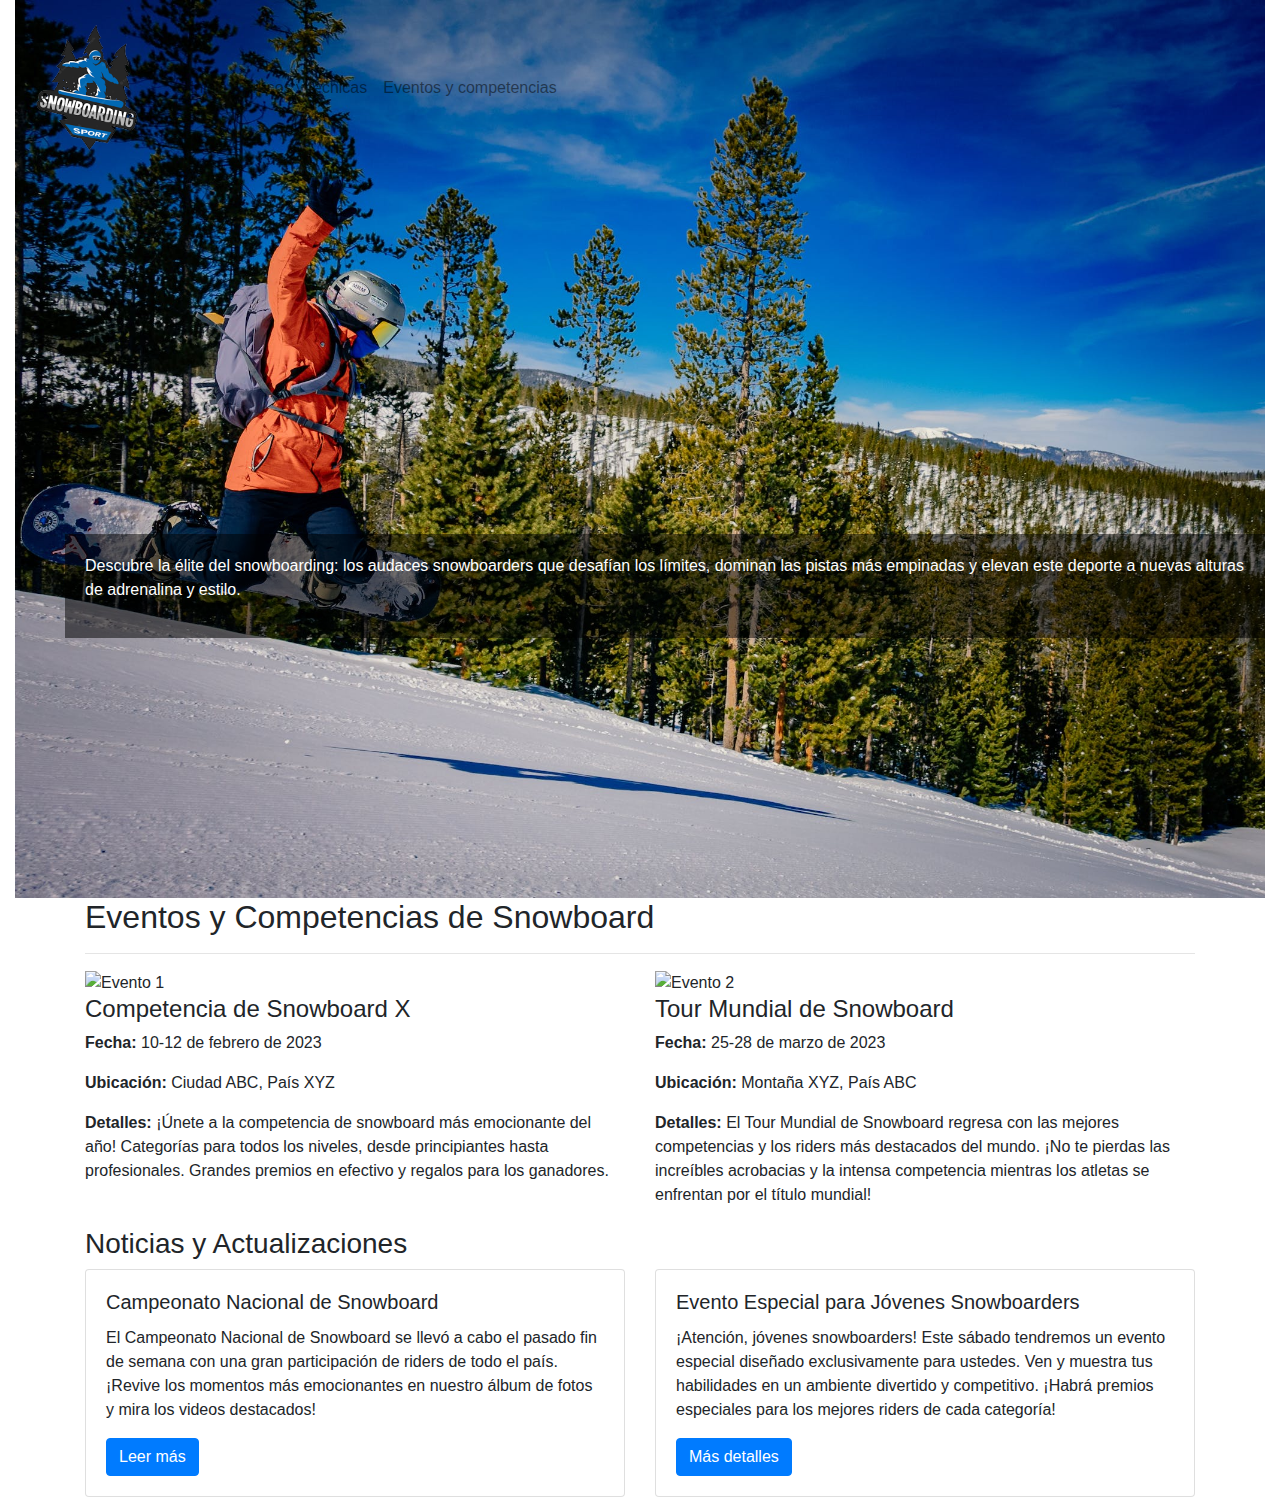
==== eventos_comp.html @ b94de643 "Updated" ====
<!DOCTYPE html>
<html lang="en">
  <head>
    <meta charset="UTF-8" />
    <meta name="viewport" content="width=device-width, initial-scale=1.0" />
    <title>Eventos y Competencias de Snowboard</title>
    <link
      rel="stylesheet"
      href="https://maxcdn.bootstrapcdn.com/bootstrap/4.5.2/css/bootstrap.min.css"
    />
    <style>
      .event-card {
        margin-bottom: 20px;
      }
      .navbar {
        position: absolute;
        top: 0;
        left: 0;
        right: 0;
        z-index: 9999;
        background-color: transparent;
      }

      .navbar-nav .nav-link {
        color: #ffffff; /* Color del texto del menú */
      }

      .image-container {
        position: relative;
      }

      .image-container img {
        position: relative;
        z-index: -1;
      }
      .item-:hover {
        background-color: rgba(220, 220, 220, 0.311);
      }
      .parrafo {
        position: absolute;
        bottom: 260px;
        left: 50px;
        color: #fff;
        background-color: rgba(0, 0, 0, 0.5);
        padding: 20px;
      }
      .parrafo h1 {
        margin-bottom: 10px;
      }
    </style>
  </head>
  <body>
    <!--Contenedor padre-->
    <div class="container-fluid">
      <div class="image-container">
        <img src="img/img-6.jpeg" alt="" width="100%" height="100%" />
        <div class="parrafo">
          <p>Descubre la élite del snowboarding: los audaces snowboarders que desafían los límites, dominan las pistas más empinadas y elevan este deporte a nuevas alturas de adrenalina y estilo.</p>
        </div>
      </div>
      <nav class="navbar navbar-expand-lg navbar-light">
        <a class="navbar-brand" href="index.html"
          ><img src="img/logo.png" alt="Logo de la pagina web" width="150px"
        /></a>
        <button
          class="navbar-toggler"
          type="button"
          data-toggle="collapse"
          data-target="#navbarNavAltMarkup"
          aria-controls="navbarNavAltMarkup"
          aria-expanded="false"
          aria-label="Toggle navigation"
        >
          <span class="navbar-toggler-icon"></span>
        </button>
        <div class="collapse navbar-collapse" id="navbarNavAltMarkup">
          <div class="navbar-nav">
            <!-- <a class="nav-item nav-link" href="#">INICIO</a> -->
            <a class="nav-item nav-link item-" href="index.html">Inicio</a>
            <a class="nav-item nav-link item-" href="trucos_tecnicas.html">Trucos y técnicas</a>
            <a class="nav-item nav-link item-" href="eventos_comp.html">Eventos y competencias</a>
          </div>
        </div>
      </nav> 
    </div>


    <div class="container">
      <h2>Eventos y Competencias de Snowboard</h2>
      <hr />

      <div class="row">
        <div class="col-md-6">
          <div class="event-card">
            <img src="event1.jpg" alt="Evento 1" class="img-fluid" />
            <h4>Competencia de Snowboard X</h4>
            <p><strong>Fecha:</strong> 10-12 de febrero de 2023</p>
            <p><strong>Ubicación:</strong> Ciudad ABC, País XYZ</p>
            <p>
              <strong>Detalles:</strong> ¡Únete a la competencia de snowboard
              más emocionante del año! Categorías para todos los niveles, desde
              principiantes hasta profesionales. Grandes premios en efectivo y
              regalos para los ganadores.
            </p>
          </div>
        </div>
        <div class="col-md-6">
          <div class="event-card">
            <img src="event2.jpg" alt="Evento 2" class="img-fluid" />
            <h4>Tour Mundial de Snowboard</h4>
            <p><strong>Fecha:</strong> 25-28 de marzo de 2023</p>
            <p><strong>Ubicación:</strong> Montaña XYZ, País ABC</p>
            <p>
              <strong>Detalles:</strong> El Tour Mundial de Snowboard regresa
              con las mejores competencias y los riders más destacados del
              mundo. ¡No te pierdas las increíbles acrobacias y la intensa
              competencia mientras los atletas se enfrentan por el título
              mundial!
            </p>
          </div>
        </div>
      </div>

      <h3>Noticias y Actualizaciones</h3>
      <div class="row">
        <div class="col-md-6">
          <div class="card">
            <div class="card-body">
              <h5 class="card-title">Campeonato Nacional de Snowboard</h5>
              <p class="card-text">
                El Campeonato Nacional de Snowboard se llevó a cabo el pasado
                fin de semana con una gran participación de riders de todo el
                país. ¡Revive los momentos más emocionantes en nuestro álbum de
                fotos y mira los videos destacados!
              </p>
              <a href="#" class="btn btn-primary">Leer más</a>
            </div>
          </div>
        </div>
        <div class="col-md-6">
          <div class="card">
            <div class="card-body">
              <h5 class="card-title">
                Evento Especial para Jóvenes Snowboarders
              </h5>
              <p class="card-text">
                ¡Atención, jóvenes snowboarders! Este sábado tendremos un evento
                especial diseñado exclusivamente para ustedes. Ven y muestra tus
                habilidades en un ambiente divertido y competitivo. ¡Habrá
                premios especiales para los mejores riders de cada categoría!
              </p>
              <a href="#" class="btn btn-primary">Más detalles</a>
            </div>
          </div>
        </div>
      </div>
    </div>

    <script src="https://code.jquery.com/jquery-3.5.1.slim.min.js"></script>
    <script src="https://cdn.jsdelivr.net/npm/@popperjs/core@2.10.1/dist/umd/popper.min.js"></script>
    <script src="https://maxcdn.bootstrapcdn.com/bootstrap/4.5.2/js/bootstrap.min.js"></script>
  </body>
</html>
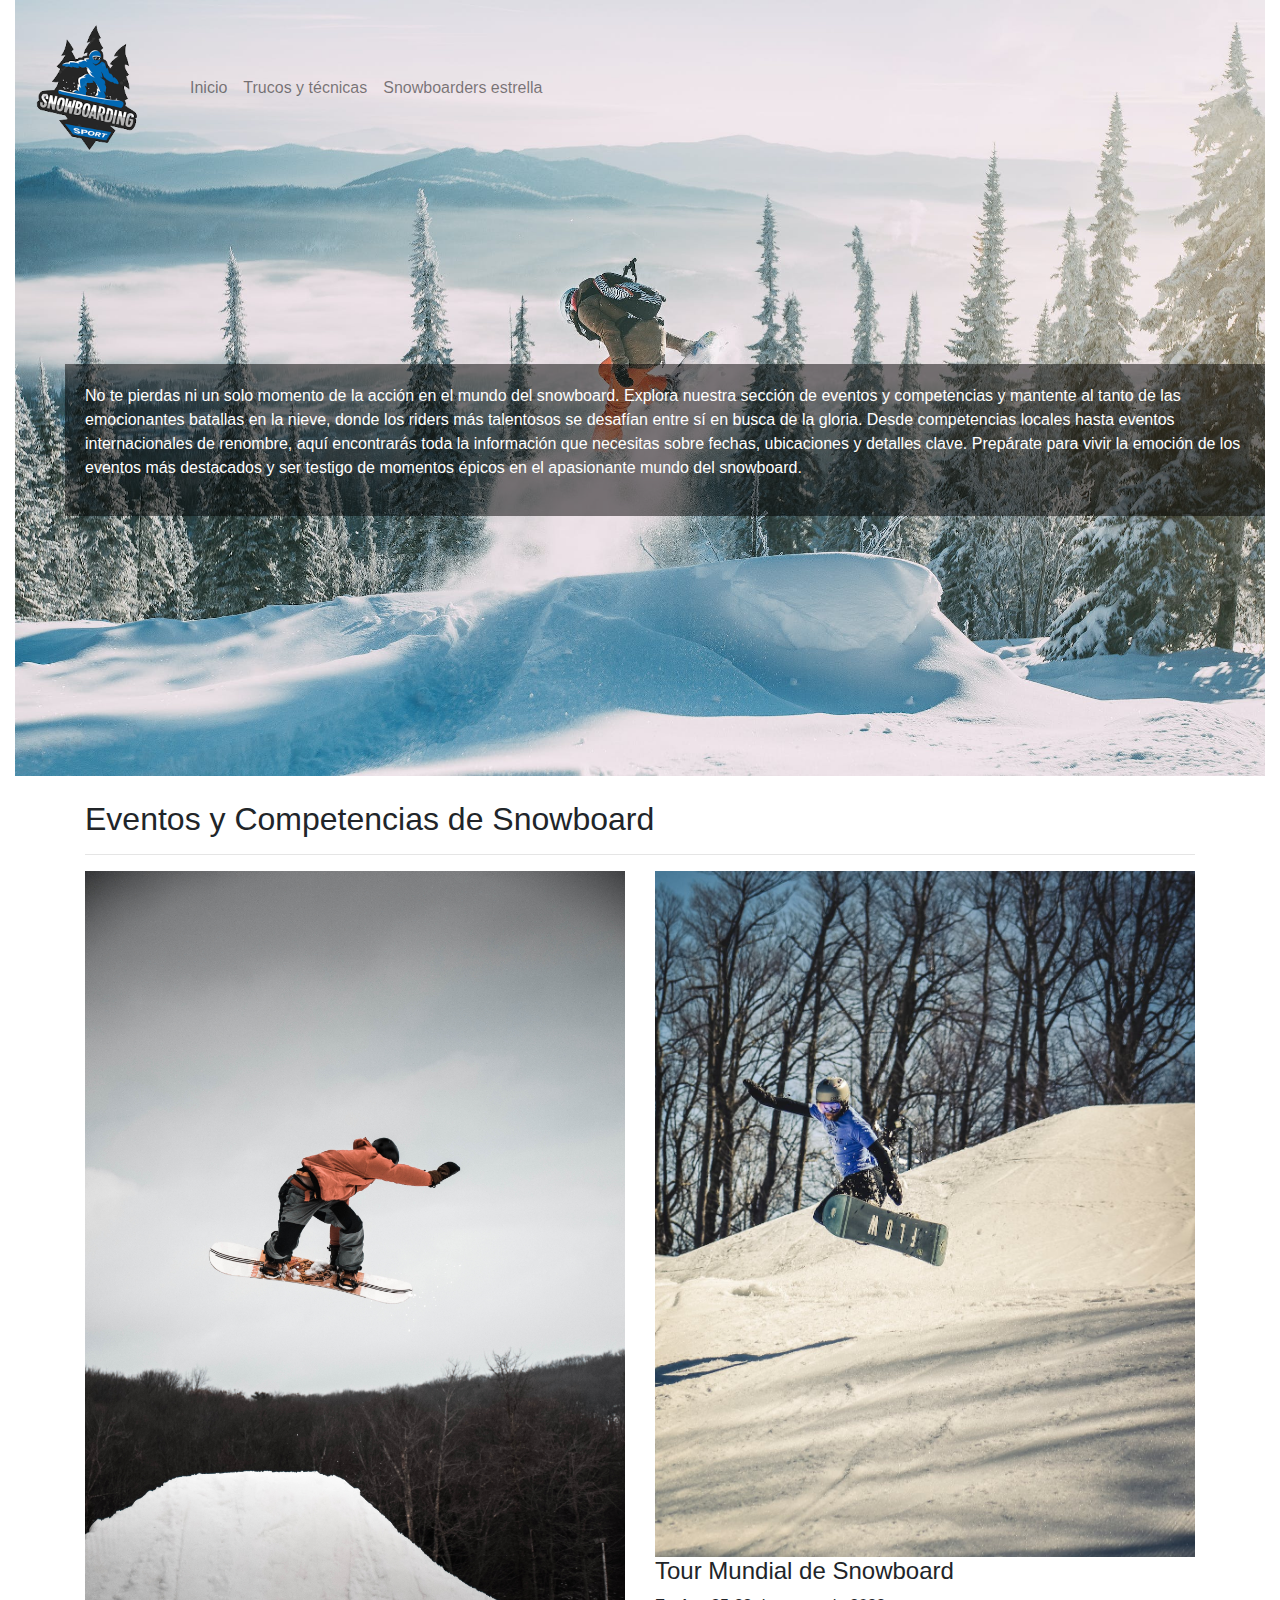
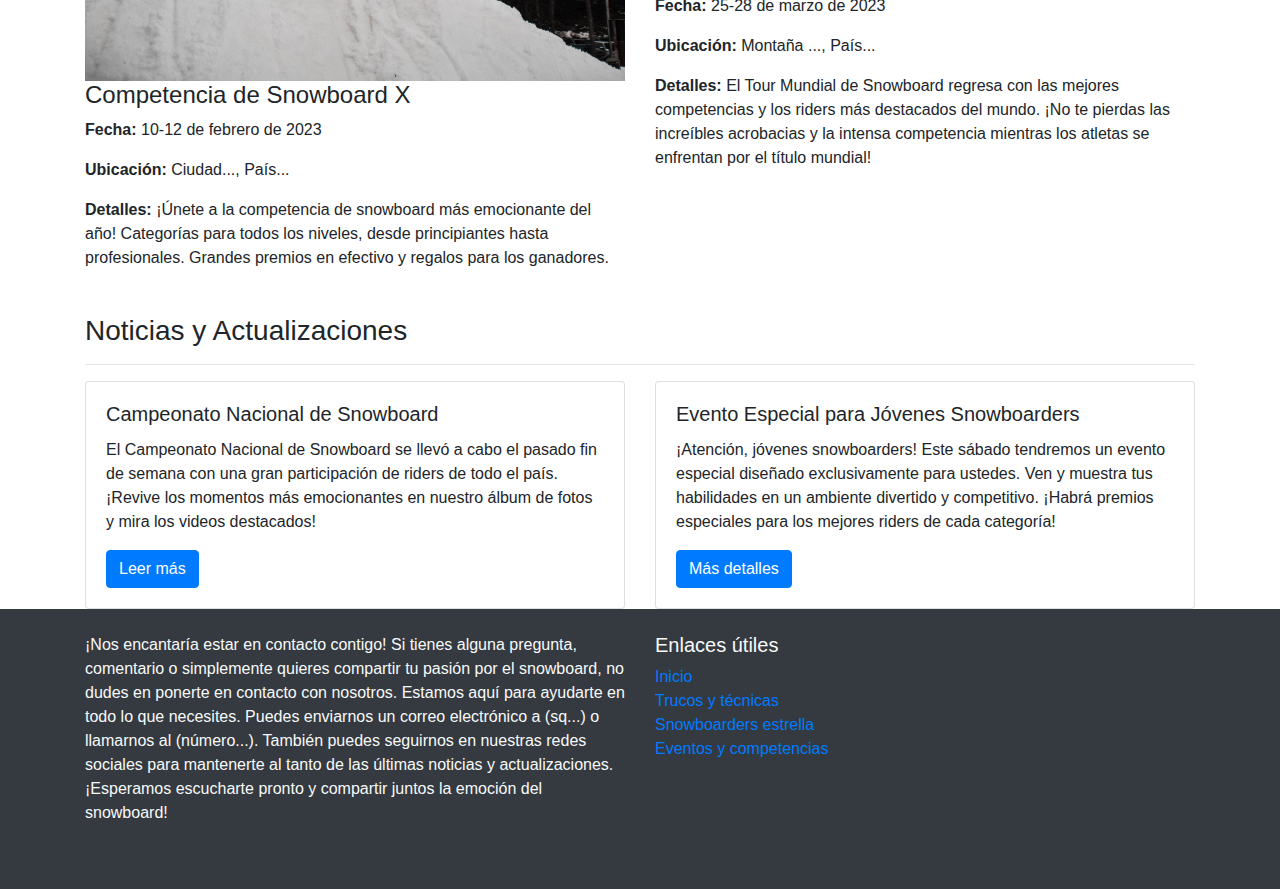
==== commit 5affa153: "Updated" ====
--- a/eventos_comp.html
+++ b/eventos_comp.html
@@ -22,7 +22,7 @@
       }
 
       .navbar-nav .nav-link {
-        color: #ffffff; /* Color del texto del menú */
+        color: #000000; /* Color del texto del menú */
       }
 
       .image-container {
@@ -53,9 +53,9 @@
     <!--Contenedor padre-->
     <div class="container-fluid">
       <div class="image-container">
-        <img src="img/img-6.jpeg" alt="" width="100%" height="100%" />
+        <img src="img/img-7.jpeg" alt="" width="100%" height="100%" />
         <div class="parrafo">
-          <p>Descubre la élite del snowboarding: los audaces snowboarders que desafían los límites, dominan las pistas más empinadas y elevan este deporte a nuevas alturas de adrenalina y estilo.</p>
+          <p>No te pierdas ni un solo momento de la acción en el mundo del snowboard. Explora nuestra sección de eventos y competencias y mantente al tanto de las emocionantes batallas en la nieve, donde los riders más talentosos se desafían entre sí en busca de la gloria. Desde competencias locales hasta eventos internacionales de renombre, aquí encontrarás toda la información que necesitas sobre fechas, ubicaciones y detalles clave. Prepárate para vivir la emoción de los eventos más destacados y ser testigo de momentos épicos en el apasionante mundo del snowboard.</p>
         </div>
       </div>
       <nav class="navbar navbar-expand-lg navbar-light">
@@ -78,7 +78,7 @@
             <!-- <a class="nav-item nav-link" href="#">INICIO</a> -->
             <a class="nav-item nav-link item-" href="index.html">Inicio</a>
             <a class="nav-item nav-link item-" href="trucos_tecnicas.html">Trucos y técnicas</a>
-            <a class="nav-item nav-link item-" href="eventos_comp.html">Eventos y competencias</a>
+            <a class="nav-item nav-link item-" href="snow_est.html">Snowboarders estrella</a>
           </div>
         </div>
       </nav> 
@@ -86,16 +86,17 @@
 
 
     <div class="container">
+      <br>
       <h2>Eventos y Competencias de Snowboard</h2>
       <hr />
 
       <div class="row">
         <div class="col-md-6">
           <div class="event-card">
-            <img src="event1.jpg" alt="Evento 1" class="img-fluid" />
+            <img src="img/img-8.jpg" alt="Evento 1" class="img-fluid" height="100%" />
             <h4>Competencia de Snowboard X</h4>
             <p><strong>Fecha:</strong> 10-12 de febrero de 2023</p>
-            <p><strong>Ubicación:</strong> Ciudad ABC, País XYZ</p>
+            <p><strong>Ubicación:</strong> Ciudad..., País...</p>
             <p>
               <strong>Detalles:</strong> ¡Únete a la competencia de snowboard
               más emocionante del año! Categorías para todos los niveles, desde
@@ -106,10 +107,10 @@
         </div>
         <div class="col-md-6">
           <div class="event-card">
-            <img src="event2.jpg" alt="Evento 2" class="img-fluid" />
+            <img src="img/img-10.jpeg" alt="Evento 2" class="img-fluid" />
             <h4>Tour Mundial de Snowboard</h4>
             <p><strong>Fecha:</strong> 25-28 de marzo de 2023</p>
-            <p><strong>Ubicación:</strong> Montaña XYZ, País ABC</p>
+            <p><strong>Ubicación:</strong> Montaña ..., País...</p>
             <p>
               <strong>Detalles:</strong> El Tour Mundial de Snowboard regresa
               con las mejores competencias y los riders más destacados del
@@ -120,8 +121,9 @@
           </div>
         </div>
       </div>
-
+      <br>
       <h3>Noticias y Actualizaciones</h3>
+      <hr>
       <div class="row">
         <div class="col-md-6">
           <div class="card">
@@ -156,8 +158,28 @@
       </div>
     </div>
 
-    <script src="https://code.jquery.com/jquery-3.5.1.slim.min.js"></script>
-    <script src="https://cdn.jsdelivr.net/npm/@popperjs/core@2.10.1/dist/umd/popper.min.js"></script>
-    <script src="https://maxcdn.bootstrapcdn.com/bootstrap/4.5.2/js/bootstrap.min.js"></script>
+    <!--integrando el footer-->
+  <footer class="bg-dark text-light py-4">
+    <div class="container">
+      <div class="row">
+        <div class="col-md-6">
+          <p>¡Nos encantaría estar en contacto contigo! Si tienes alguna pregunta, comentario o simplemente quieres compartir tu pasión por el snowboard, no dudes en ponerte en contacto con nosotros. Estamos aquí para ayudarte en todo lo que necesites. Puedes enviarnos un correo electrónico a (sq...) o llamarnos al (número...). También puedes seguirnos en nuestras redes sociales para mantenerte al tanto de las últimas noticias y actualizaciones. ¡Esperamos escucharte pronto y compartir juntos la emoción del snowboard!</p>
+        </div>
+        <div class="col-md-6">
+          <h5>Enlaces útiles</h5>
+          <ul class="list-unstyled">
+            <li><a href="#">Inicio</a></li>
+            <li><a href="#">Trucos y técnicas</a></li>
+            <li><a href="#">Snowboarders estrella</a></li>
+            <li><a href="#">Eventos y competencias</a></li>
+          </ul>
+        </div>
+      </div>
+    </div>
+    <br>
+  </footer>
+  <!--Final de footer-->
   </body>
+  <script src="https://maxcdn.bootstrapcdn.com/bootstrap/4.5.2/js/bootstrap.min.js"></script>
+  <script src="index.js"></script>
 </html>
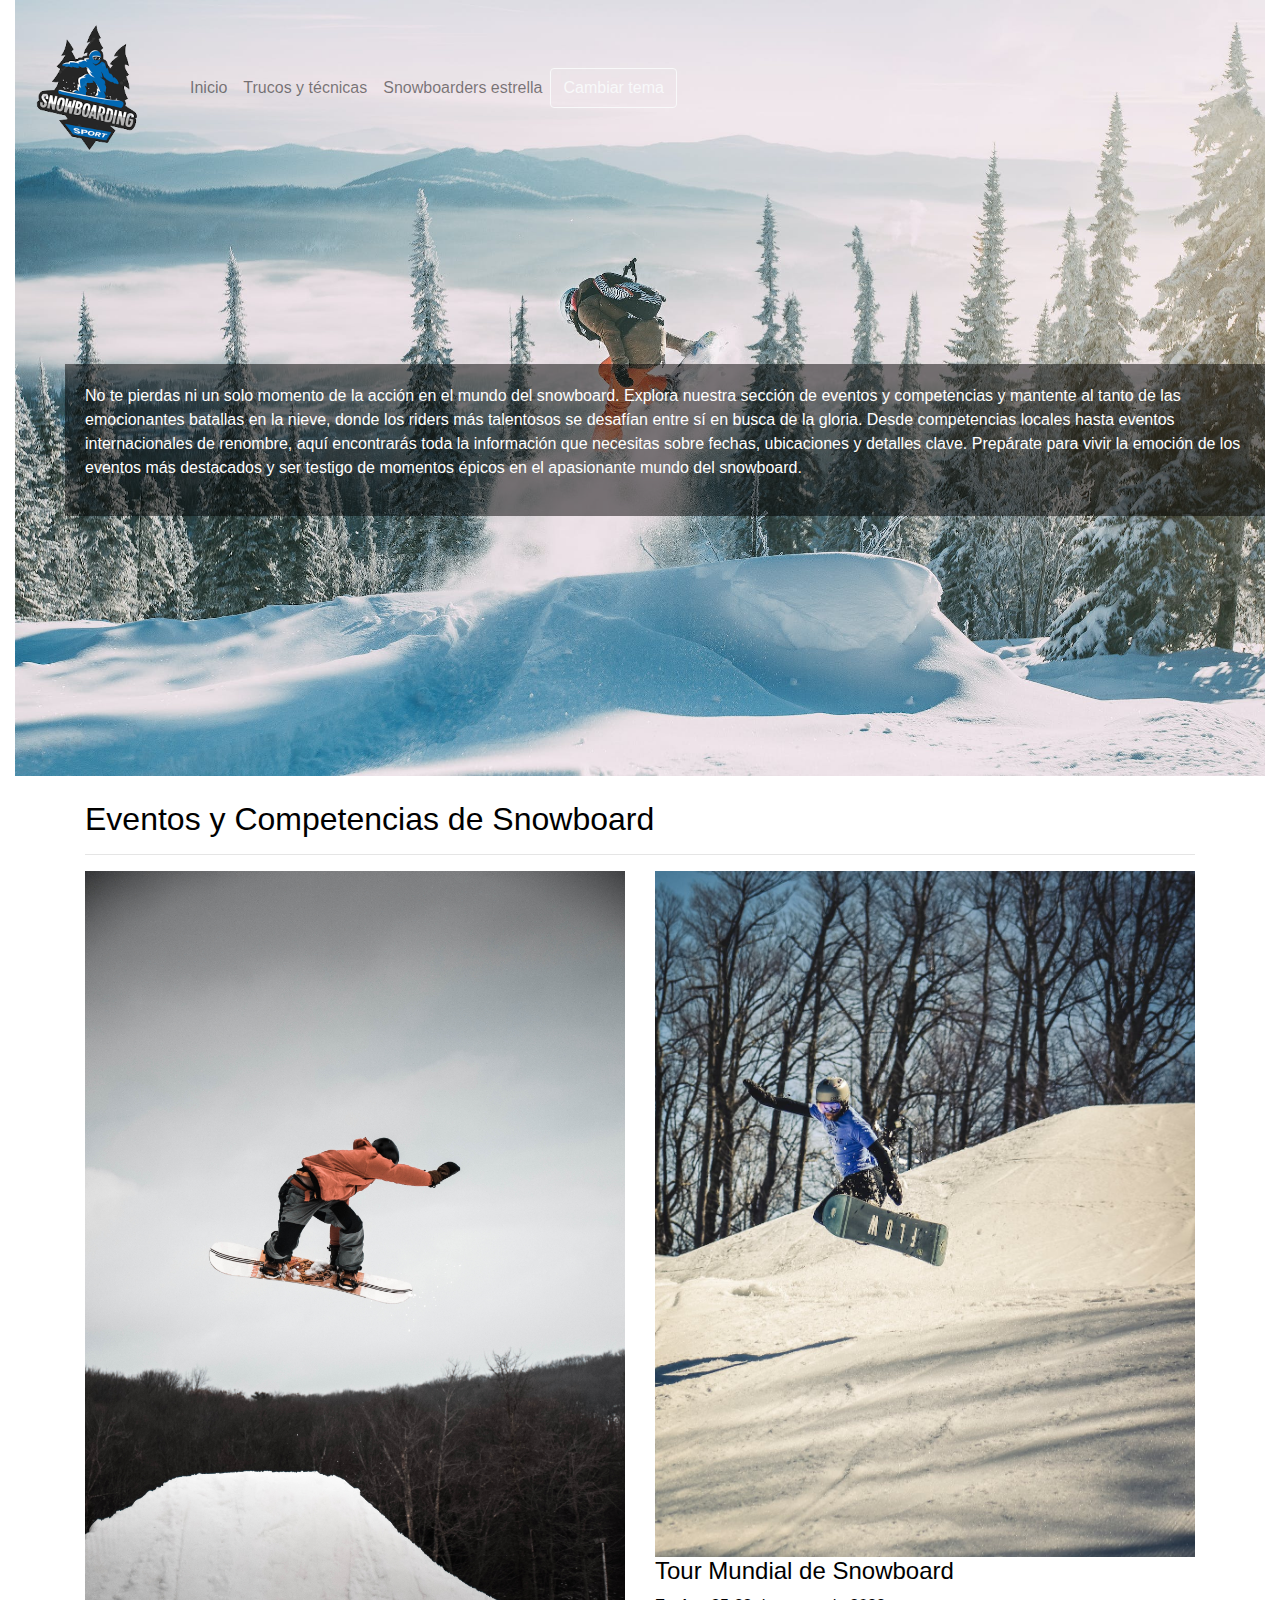
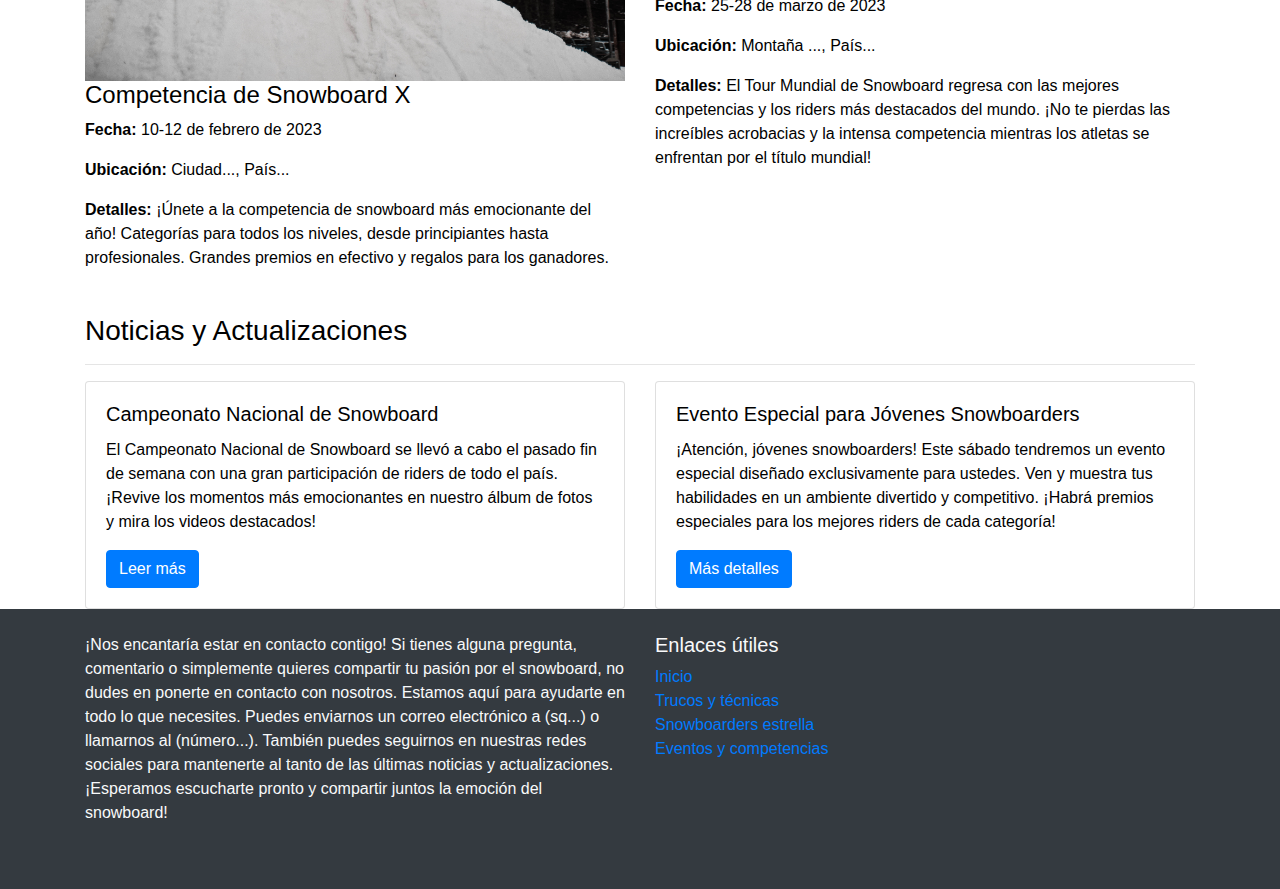
==== commit a9034727: "Updated" ====
--- a/eventos_comp.html
+++ b/eventos_comp.html
@@ -9,6 +9,18 @@
       href="https://maxcdn.bootstrapcdn.com/bootstrap/4.5.2/css/bootstrap.min.css"
     />
     <style>
+
+      /* tema claro */
+      body {
+        background-color: #ffffff;
+        color: #000000;
+      }
+
+      /* tema oscuro */
+      body.dark-theme {
+        background-color: #1a1b1b;
+        color: #ffffff;
+      }
       .event-card {
         margin-bottom: 20px;
       }
@@ -79,6 +91,9 @@
             <a class="nav-item nav-link item-" href="index.html">Inicio</a>
             <a class="nav-item nav-link item-" href="trucos_tecnicas.html">Trucos y técnicas</a>
             <a class="nav-item nav-link item-" href="snow_est.html">Snowboarders estrella</a>
+            <button id="theme-toggle" onclick="toggleTheme()" type="button" class="btn btn-outline-light">
+              Cambiar tema
+            </button>
           </div>
         </div>
       </nav> 
